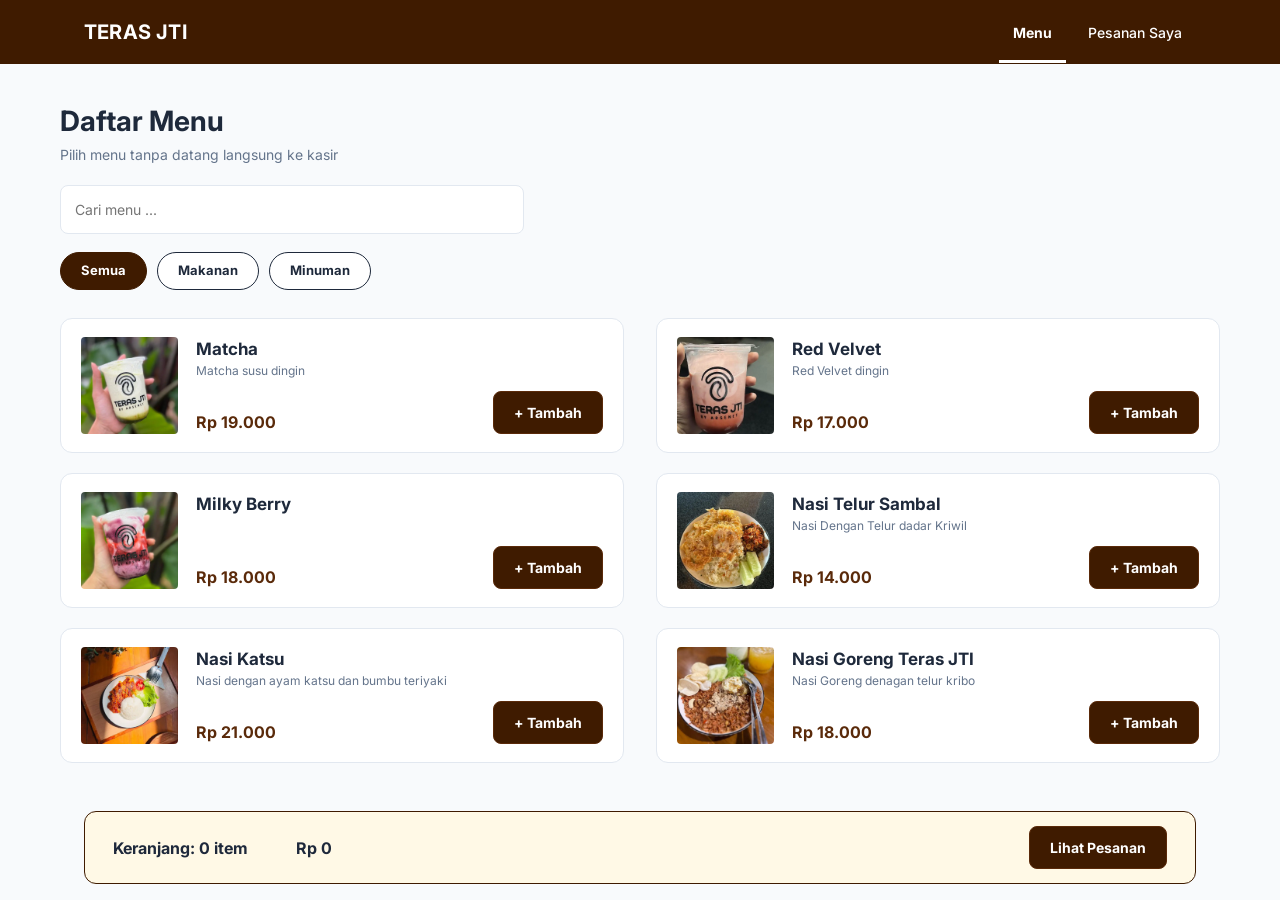
==== menu.html @ 26a9191b "first commit" ====
<!DOCTYPE html>
<html lang="id">
<head>
  <meta charset="UTF-8">
  <meta name="viewport" content="width=device-width, initial-scale=1">
  <title>Daftar Menu - TERAS JTI</title>
  <link rel="preconnect" href="https://fonts.googleapis.com"><link href="https://fonts.googleapis.com/css2?family=Inter:wght@400;500;600;700;800&display=swap" rel="stylesheet">
  <link rel="stylesheet" href="menu.css">
</head>
<body>
  <header class="navbar">
    <div class="wadah">
      <a class="merek" href="index.html">TERAS JTI</a>
      <nav>
        <a class="aktif" href="menu.html">Menu</a>
        <a href="konfirmasi.html">Pesanan Saya</a>
      </nav>
    </div>
  </header>

  <main class="wadah halaman-menu">
    <h1>Daftar Menu</h1>
    <p class="sub">Pilih menu tanpa datang langsung ke kasir</p>
    <input class="cari" id="cari" type="search" placeholder="Cari menu ..." aria-label="Cari menu">
    <nav class="filter" aria-label="Kategori menu"><a href="menu.html" class="aktif" aria-current="page">Semua</a><a href="menu-makanan.html">Makanan</a><a href="menu-minuman.html">Minuman</a></nav>

    <section class="daftar">
      <article class="item">
        <img src="assets/matcha,jpg.webp" class="foto" alt="matcha">
        <div class="isi">
          <div><h2>Matcha</h2><p class="deskripsi">Matcha susu dingin</p></div>
          <div class="baris"><span class="harga">Rp 19.000</span><button type="button" class="tombol">+ Tambah</button></div>
        </div>

      </article>
      <article class="item">
        <img src="assets/redvelvet.jpg" class="foto" alt="red velvet">
        <div class="isi">
          <div><h2>Red Velvet</h2><p class="deskripsi">Red Velvet dingin</p></div>
          <div class="baris"><span class="harga">Rp 17.000</span><button type="button" class="tombol">+ Tambah</button></div>
        </div>
      </article>

      <article class="item">
        <img src="assets/milkyberry.jpg" class="foto" alt="milky berry">
        <div class="isi">
          <div><h2>Milky Berry</h2><p class="deskripsi"></p></div>
          <div class="baris"><span class="harga">Rp 18.000</span><button type="button" class="tombol">+ Tambah</button></div>
        </div>
      </article>

      <article class="item">
        <img src="assets/nasi telur sambal.jpg" class="foto" alt="nasi telur sambal">
        <div class="isi">
          <div><h2>Nasi Telur Sambal</h2><p class="deskripsi">Nasi Dengan Telur dadar Kriwil</p></div>
          <div class="baris"><span class="harga">Rp 14.000</span><button type="button" class="tombol">+ Tambah</button></div>
        </div>
      </article>

      <article class="item">
        <img src="assets/nasi katsu.jpg" class="foto" alt="nasi katsu">
        <div class="isi">
          <div><h2>Nasi Katsu</h2><p class="deskripsi">Nasi dengan ayam katsu dan bumbu teriyaki</p></div>
          <div class="baris"><span class="harga">Rp 21.000</span><button type="button" class="tombol">+ Tambah</button></div>
        </div>
      </article>

      <article class="item">
        <img src="assets/nasi goreng teras jti.jpg" class="foto" alt= "nais goreng teras jti">
        <div class="isi">
          <div><h2>Nasi Goreng Teras JTI</h2><p class="deskripsi">Nasi Goreng denagan telur kribo</p></div>
          <div class="baris"><span class="harga">Rp 18.000</span><button type="button" class="tombol">+ Tambah</button></div>
        </div>
      </article>

    </section>
  </main>

  <div class="keranjang">
    <div class="wadah">
      <div>
        <span class="ringkas"><span id="jumlah-item">Keranjang: 0 item</span><span id="total-keranjang">Rp 0</span></span>
        <a class="tombol" href="konfirmasi.html">Lihat Pesanan</a>
      </div>
    </div>
  </div>
  <script src="js/app.js" defer></script>
  <script src="js/script.js"></script>
</body>
</html>
---- menu.css ----
/* ===== menu.css : gaya untuk menu.html ===== */
:root {
  --coklat-tua: #3f1b00;
  --coklat: #5a2a0a;
  --coklat-muda: #b08060;
  --krem: #fff9e6;
  --latar: #f8fafc;
  --putih: #ffffff;
  --teks: #1e293b;
  --abu: #64748b;
  --garis: #e2e8f0;
  --bahaya: #b91c1c;
  --bahaya-latar: #fef2f2;
  --radius: 12px;
}

* { box-sizing: border-box; margin: 0; padding: 0; }

body {
  font-family: "Inter", system-ui, -apple-system, "Segoe UI", sans-serif;
  background: var(--latar);
  color: var(--teks);
  line-height: 1.5;
}

a { color: inherit; text-decoration: none; }
img { max-width: 100%; display: block; }

:focus-visible { outline: 3px solid #f59e0b; outline-offset: 2px; }

.wadah { width: 100%; max-width: 1160px; margin: 0 auto; padding: 0 24px; }

/* ----- Navbar ----- */
.navbar { background: var(--coklat-tua); color: var(--putih); }
.navbar .wadah {
  display: flex; align-items: center; justify-content: space-between;
  height: 64px;
}
.merek { font-size: 20px; font-weight: 700; letter-spacing: .2px; }
.navbar nav { display: flex; gap: 8px; }
.navbar nav a {
  padding: 20px 14px 17px; font-size: 14px; font-weight: 500;
  border-bottom: 3px solid transparent;
}
.navbar nav a.aktif { font-weight: 700; border-bottom-color: var(--putih); }
.navbar nav a:hover { opacity: .85; }

/* ----- Tombol ----- */
.tombol {
  display: inline-block; cursor: pointer; border: 1px solid var(--coklat);
  background: var(--coklat-tua); color: var(--putih);
  font: inherit; font-size: 14px; font-weight: 700;
  padding: 10px 20px; border-radius: 8px; text-align: center;
}
.tombol:hover { background: var(--coklat); }
.tombol-putih { background: var(--putih); color: var(--coklat-tua); border-color: var(--putih); }
.tombol-putih:hover { background: #f1f5f9; }
.tombol-garis { background: var(--putih); color: var(--coklat-tua); border-color: var(--coklat-tua); }
.tombol-garis:hover { background: var(--krem); }
.tombol-kecil { padding: 7px 14px; font-size: 13px; }

/* ----- Tabel ringkasan (konfirmasi & antrian) ----- */
.tabel { width: 100%; border-collapse: collapse; font-size: 14px; }
.tabel th, .tabel td { padding: 10px 12px; text-align: left; border-bottom: 1px solid var(--garis); }
.tabel th { font-size: 13px; color: var(--abu); font-weight: 600; background: #f1f5f9; }
.tabel .angka { text-align: right; white-space: nowrap; }
.total { text-align: right; font-weight: 700; font-size: 16px; padding: 14px 12px 0; }

/* ----- Footer ----- */
.footer { background: #111c1c; color: #94a3b8; text-align: center; font-size: 12px; padding: 28px 24px; }


/* ===== gaya khusus halaman ===== */
.halaman-menu { padding: 36px 0 120px; }
.halaman-menu h1 { font-size: 28px; }
.halaman-menu .sub { font-size: 14px; color: var(--abu); margin: 2px 0 20px; }

.cari {
  width: 100%; max-width: 464px; font: inherit; font-size: 14px;
  padding: 13px 14px; border: 1px solid var(--garis); border-radius: 8px; background: var(--putih);
}
.filter { display: flex; gap: 10px; margin: 18px 0 28px; flex-wrap: wrap; }
.filter a {
  font-size: 13px; font-weight: 700; padding: 8px 20px; border-radius: 999px;
  border: 1px solid var(--teks); background: var(--putih);
}
.filter a.aktif { background: var(--coklat-tua); color: var(--putih); border-color: var(--coklat-tua); }

.daftar { display: grid; grid-template-columns: repeat(2, 1fr); gap: 20px 32px; }
.item {
  display: flex; gap: 18px; background: var(--putih);
  border: 1px solid var(--garis); border-radius: var(--radius); padding: 18px 20px;
}
.item .foto {
  flex: none; width: 97px; height: 97px; border-radius: 4px;
  display: grid; place-items: center; font-size: 42px; background: #f1e4d3;
}
.item .isi { flex: 1; display: flex; flex-direction: column; justify-content: space-between; gap: 6px; }
.item h2 { font-size: 17px; }
.item .deskripsi { font-size: 12px; color: var(--abu); }
.item .baris { display: flex; align-items: flex-end; justify-content: space-between; gap: 12px; }
.item .harga { font-size: 16px; font-weight: 700; color: var(--coklat); }

/* Bilah keranjang menempel di bawah */
.keranjang {
  position: fixed; left: 0; right: 0; bottom: 0; padding: 0 0 16px; pointer-events: none;
}
.keranjang .wadah > div {
  pointer-events: auto; background: var(--krem); border: 1px solid var(--coklat-tua);
  border-radius: var(--radius); padding: 14px 28px;
  display: flex; align-items: center; justify-content: space-between; gap: 16px;
}
.keranjang .ringkas { display: flex; gap: 48px; font-weight: 700; }

@media (max-width: 800px) {
  .daftar { grid-template-columns: 1fr; }
  .keranjang .ringkas { gap: 20px; font-size: 14px; }
}

.item[hidden] { display: none; }
.tombol.sudah { background: #166534; border-color: #166534; }
.tidak-ada { text-align: center; color: var(--abu); padding: 32px 0; }
.tidak-ada[hidden] { display: none; }
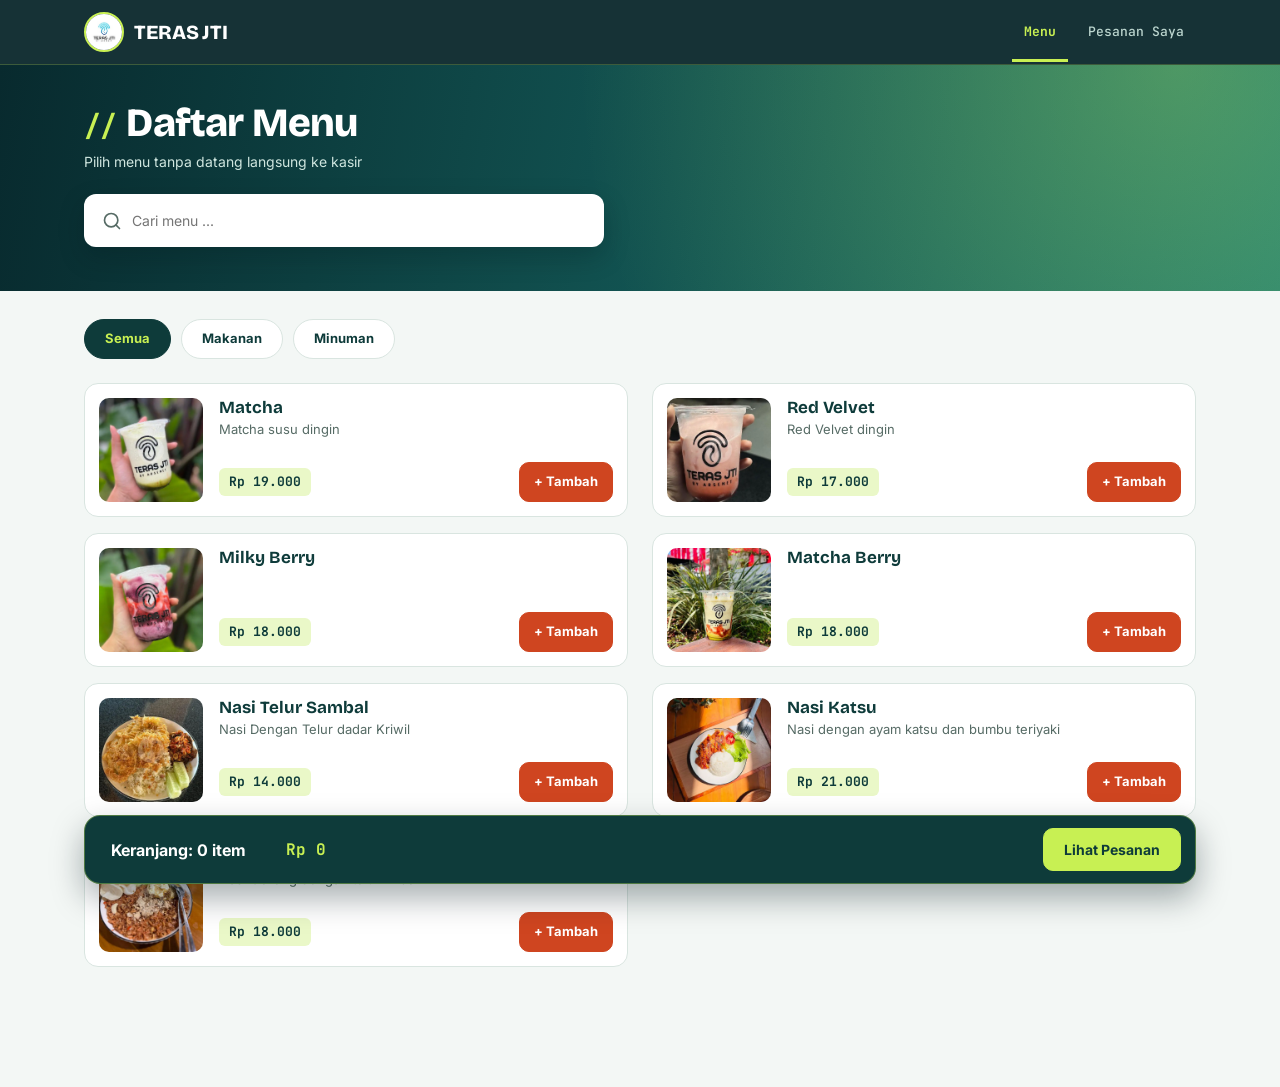
==== commit 3c92c830: "revisi" ====
--- a/menu.html
+++ b/menu.html
@@ -10,7 +10,10 @@
 <body>
   <header class="navbar">
     <div class="wadah">
-      <a class="merek" href="index.html">TERAS JTI</a>
+      <a class="merek" href="index.html">
+        <img src="assets/logo teras jti.jpg" alt="Logo Cafe">
+        <span>TERAS JTI</span>
+      </a>
       <nav>
         <a class="aktif" href="menu.html">Menu</a>
         <a href="konfirmasi.html">Pesanan Saya</a>
@@ -18,15 +21,20 @@
     </div>
   </header>
 
+  <section class="kepala-menu">
+    <div class="wadah">
+      <h1>Daftar Menu</h1>
+      <p class="sub">Pilih menu tanpa datang langsung ke kasir</p>
+      <input class="cari" id="cari" type="search" placeholder="Cari menu ..." aria-label="Cari menu">
+    </div>
+  </section>
+
   <main class="wadah halaman-menu">
-    <h1>Daftar Menu</h1>
-    <p class="sub">Pilih menu tanpa datang langsung ke kasir</p>
-    <input class="cari" id="cari" type="search" placeholder="Cari menu ..." aria-label="Cari menu">
     <nav class="filter" aria-label="Kategori menu"><a href="menu.html" class="aktif" aria-current="page">Semua</a><a href="menu-makanan.html">Makanan</a><a href="menu-minuman.html">Minuman</a></nav>
 
     <section class="daftar">
       <article class="item">
-        <img src="assets/matcha,jpg.webp" class="foto" alt="matcha">
+        <img src="assets/matcha,jpg.webp" class="foto" alt="Matcha">
         <div class="isi">
           <div><h2>Matcha</h2><p class="deskripsi">Matcha susu dingin</p></div>
           <div class="baris"><span class="harga">Rp 19.000</span><button type="button" class="tombol">+ Tambah</button></div>
@@ -34,7 +42,7 @@
 
       </article>
       <article class="item">
-        <img src="assets/redvelvet.jpg" class="foto" alt="red velvet">
+        <img src="assets/redvelvet.jpg" class="foto" alt="Red Velvet">
         <div class="isi">
           <div><h2>Red Velvet</h2><p class="deskripsi">Red Velvet dingin</p></div>
           <div class="baris"><span class="harga">Rp 17.000</span><button type="button" class="tombol">+ Tambah</button></div>
@@ -42,7 +50,7 @@
       </article>
 
       <article class="item">
-        <img src="assets/milkyberry.jpg" class="foto" alt="milky berry">
+        <img src="assets/milkyberry.jpg" class="foto" alt="Milky Berry">
         <div class="isi">
           <div><h2>Milky Berry</h2><p class="deskripsi"></p></div>
           <div class="baris"><span class="harga">Rp 18.000</span><button type="button" class="tombol">+ Tambah</button></div>
@@ -50,7 +58,15 @@
       </article>
 
       <article class="item">
-        <img src="assets/nasi telur sambal.jpg" class="foto" alt="nasi telur sambal">
+        <img src="assets/matchaberry.jpg" class="foto" alt="MatchaBerry">
+        <div class="isi">
+          <div><h2>Matcha Berry</h2><p class="deskripsi"></p></div>
+          <div class="baris"><span class="harga">Rp 18.000</span><button type="button" class="tombol">+ Tambah</button></div>
+        </div>
+      </article>
+
+      <article class="item">
+        <img src="assets/nasi telur sambal.jpg" class="foto" alt="Nasi Telur Sambal">
         <div class="isi">
           <div><h2>Nasi Telur Sambal</h2><p class="deskripsi">Nasi Dengan Telur dadar Kriwil</p></div>
           <div class="baris"><span class="harga">Rp 14.000</span><button type="button" class="tombol">+ Tambah</button></div>
@@ -58,7 +74,7 @@
       </article>
 
       <article class="item">
-        <img src="assets/nasi katsu.jpg" class="foto" alt="nasi katsu">
+        <img src="assets/nasi katsu.jpg" class="foto" alt="Nasi Katsu">
         <div class="isi">
           <div><h2>Nasi Katsu</h2><p class="deskripsi">Nasi dengan ayam katsu dan bumbu teriyaki</p></div>
           <div class="baris"><span class="harga">Rp 21.000</span><button type="button" class="tombol">+ Tambah</button></div>
@@ -66,9 +82,9 @@
       </article>
 
       <article class="item">
-        <img src="assets/nasi goreng teras jti.jpg" class="foto" alt= "nais goreng teras jti">
+        <img src="assets/nasi goreng teras jti.jpg" class="foto" alt="Nasi Goreng Teras JTI">
         <div class="isi">
-          <div><h2>Nasi Goreng Teras JTI</h2><p class="deskripsi">Nasi Goreng denagan telur kribo</p></div>
+          <div><h2>Nasi Goreng Teras JTI</h2><p class="deskripsi">Nasi Goreng dengan telur kribo</p></div>
           <div class="baris"><span class="harga">Rp 18.000</span><button type="button" class="tombol">+ Tambah</button></div>
         </div>
       </article>
--- a/menu.css
+++ b/menu.css
@@ -1,20 +1,35 @@
-/* ===== menu.css : gaya untuk menu.html ===== */
+/* ===== menu.css : gaya untuk menu.html (tema sama dengan beranda) ===== */
+@import url("https://fonts.googleapis.com/css2?family=Bricolage+Grotesque:wght@600;800&family=JetBrains+Mono:wght@500;700&display=swap");
+
 :root {
-  --coklat-tua: #3f1b00;
-  --coklat: #5a2a0a;
-  --coklat-muda: #b08060;
-  --krem: #fff9e6;
-  --latar: #f8fafc;
+  --utama: #0e3b3a;
+  --utama-2: #155453;
+  --aksen: #c8f053;
+  --pucat: #eaf8c8;
+  --koral: #cf4520;
+  --koral-2: #b13a1a;
+  --hijau: #2f8f5b;
+  --hijau-2: #1f6e43;
+  --latar: #f3f7f5;
   --putih: #ffffff;
-  --teks: #1e293b;
-  --abu: #64748b;
-  --garis: #e2e8f0;
+  --teks: #10231f;
+  --abu: #566b65;
+  --garis: #d9e5e0;
   --bahaya: #b91c1c;
   --bahaya-latar: #fef2f2;
-  --radius: 12px;
+  --radius: 14px;
+  --kode: "JetBrains Mono", "Courier New", monospace;
+
+  /* nama lama dipertahankan supaya halaman lain yang memakai menu.css tidak rusak */
+  --coklat-tua: var(--utama);
+  --coklat: var(--utama-2);
+  --coklat-muda: var(--aksen);
+  --krem: var(--pucat);
 }
 
 * { box-sizing: border-box; margin: 0; padding: 0; }
+
+html { scroll-behavior: smooth; }
 
 body {
   font-family: "Inter", system-ui, -apple-system, "Segoe UI", sans-serif;
@@ -23,101 +38,196 @@
   line-height: 1.5;
 }
 
+h1, h2, h3, .merek { font-family: "Bricolage Grotesque", "Inter", system-ui, sans-serif; }
+
 a { color: inherit; text-decoration: none; }
 img { max-width: 100%; display: block; }
 
-:focus-visible { outline: 3px solid #f59e0b; outline-offset: 2px; }
+:focus-visible { outline: 3px solid var(--aksen); outline-offset: 2px; }
 
 .wadah { width: 100%; max-width: 1160px; margin: 0 auto; padding: 0 24px; }
 
 /* ----- Navbar ----- */
-.navbar { background: var(--coklat-tua); color: var(--putih); }
+.navbar {
+  position: sticky; top: 0; z-index: 10;
+  background: rgba(8, 38, 42, 0.94);
+  -webkit-backdrop-filter: blur(8px);
+  backdrop-filter: blur(8px);
+  color: var(--putih);
+  border-bottom: 1px solid rgba(200, 240, 83, 0.22);
+}
 .navbar .wadah {
   display: flex; align-items: center; justify-content: space-between;
   height: 64px;
 }
-.merek { font-size: 20px; font-weight: 700; letter-spacing: .2px; }
+.merek {
+  display: flex; align-items: center; gap: 10px;
+  font-size: 20px; font-weight: 800; letter-spacing: -0.3px;
+}
+.merek img {
+  width: 40px; height: 40px; object-fit: cover; border-radius: 50%;
+  border: 2px solid var(--aksen);
+}
 .navbar nav { display: flex; gap: 8px; }
 .navbar nav a {
-  padding: 20px 14px 17px; font-size: 14px; font-weight: 500;
+  font-family: var(--kode);
+  padding: 20px 12px 17px; font-size: 13px; font-weight: 500;
+  color: #bcd6cf;
   border-bottom: 3px solid transparent;
 }
-.navbar nav a.aktif { font-weight: 700; border-bottom-color: var(--putih); }
-.navbar nav a:hover { opacity: .85; }
+.navbar nav a.aktif { font-weight: 700; color: var(--aksen); border-bottom-color: var(--aksen); }
+.navbar nav a:hover { color: var(--aksen); }
 
 /* ----- Tombol ----- */
 .tombol {
-  display: inline-block; cursor: pointer; border: 1px solid var(--coklat);
-  background: var(--coklat-tua); color: var(--putih);
+  display: inline-block; cursor: pointer; border: 1px solid var(--utama);
+  background: var(--utama); color: var(--putih);
   font: inherit; font-size: 14px; font-weight: 700;
-  padding: 10px 20px; border-radius: 8px; text-align: center;
-}
-.tombol:hover { background: var(--coklat); }
-.tombol-putih { background: var(--putih); color: var(--coklat-tua); border-color: var(--putih); }
-.tombol-putih:hover { background: #f1f5f9; }
-.tombol-garis { background: var(--putih); color: var(--coklat-tua); border-color: var(--coklat-tua); }
-.tombol-garis:hover { background: var(--krem); }
+  padding: 10px 20px; border-radius: 10px; text-align: center;
+  transition: transform 0.2s, background 0.2s, box-shadow 0.2s;
+}
+.tombol:hover { background: var(--utama-2); transform: translateY(-2px); }
+.tombol:active { transform: translateY(0); }
+.tombol-putih { background: var(--putih); color: var(--utama); border-color: var(--putih); }
+.tombol-putih:hover { background: var(--aksen); border-color: var(--aksen); color: var(--utama); }
+.tombol-garis { background: transparent; color: var(--utama); border: 2px solid var(--utama); }
+.tombol-garis:hover { background: var(--utama); color: var(--putih); }
 .tombol-kecil { padding: 7px 14px; font-size: 13px; }
 
 /* ----- Tabel ringkasan (konfirmasi & antrian) ----- */
 .tabel { width: 100%; border-collapse: collapse; font-size: 14px; }
 .tabel th, .tabel td { padding: 10px 12px; text-align: left; border-bottom: 1px solid var(--garis); }
-.tabel th { font-size: 13px; color: var(--abu); font-weight: 600; background: #f1f5f9; }
+.tabel th {
+  font-family: var(--kode); font-size: 12px; color: var(--abu); font-weight: 700;
+  background: var(--pucat);
+}
 .tabel .angka { text-align: right; white-space: nowrap; }
-.total { text-align: right; font-weight: 700; font-size: 16px; padding: 14px 12px 0; }
+.total { text-align: right; font-weight: 700; font-size: 16px; padding: 14px 12px 0; color: var(--utama); }
 
 /* ----- Footer ----- */
-.footer { background: #111c1c; color: #94a3b8; text-align: center; font-size: 12px; padding: 28px 24px; }
-
-
-/* ===== gaya khusus halaman ===== */
-.halaman-menu { padding: 36px 0 120px; }
-.halaman-menu h1 { font-size: 28px; }
-.halaman-menu .sub { font-size: 14px; color: var(--abu); margin: 2px 0 20px; }
+.footer {
+  background: #061f23; color: #b0cbc4; text-align: center; font-size: 12px; padding: 28px 24px;
+  border-top: 4px solid var(--aksen);
+}
+
+
+/* ===== gaya khusus halaman menu ===== */
+
+/* pita judul di atas daftar */
+.kepala-menu {
+  color: var(--putih);
+  padding: 36px 0 44px;
+  background:
+    radial-gradient(circle at 92% 0%, rgba(200, 240, 83, 0.30), transparent 50%),
+    linear-gradient(100deg, #082a2e, #1b7a73);
+}
+.kepala-menu h1 {
+  font-size: clamp(28px, 6vw, 40px); font-weight: 800; letter-spacing: -0.8px; line-height: 1.1;
+}
+.kepala-menu h1::before {
+  content: "//"; font-family: var(--kode); font-size: 0.7em; font-weight: 700;
+  color: var(--aksen); margin-right: 10px;
+}
+.kepala-menu .sub { font-size: 14px; color: #cfe6df; margin: 6px 0 22px; }
 
 .cari {
-  width: 100%; max-width: 464px; font: inherit; font-size: 14px;
-  padding: 13px 14px; border: 1px solid var(--garis); border-radius: 8px; background: var(--putih);
-}
-.filter { display: flex; gap: 10px; margin: 18px 0 28px; flex-wrap: wrap; }
+  display: block; width: 100%; max-width: 520px; font: inherit; font-size: 14px;
+  padding: 14px 16px 14px 46px; border: 2px solid transparent; border-radius: 12px;
+  color: var(--teks);
+  background: var(--putih) url("data:image/svg+xml,%3Csvg xmlns='http://www.w3.org/2000/svg' viewBox='0 0 24 24' fill='none' stroke='%23566b65' stroke-width='2' stroke-linecap='round' stroke-linejoin='round'%3E%3Ccircle cx='11' cy='11' r='8'/%3E%3Cline x1='21' y1='21' x2='16.65' y2='16.65'/%3E%3C/svg%3E") no-repeat 16px center / 20px 20px;
+  box-shadow: 0 10px 24px rgba(4, 24, 28, 0.25);
+}
+.cari:focus { outline: none; border-color: var(--aksen); }
+
+.halaman-menu { padding: 28px 24px 120px; }
+
+.filter { display: flex; gap: 10px; margin: 0 0 24px; flex-wrap: wrap; }
 .filter a {
-  font-size: 13px; font-weight: 700; padding: 8px 20px; border-radius: 999px;
-  border: 1px solid var(--teks); background: var(--putih);
-}
-.filter a.aktif { background: var(--coklat-tua); color: var(--putih); border-color: var(--coklat-tua); }
-
-.daftar { display: grid; grid-template-columns: repeat(2, 1fr); gap: 20px 32px; }
+  font-size: 13px; font-weight: 700; padding: 9px 20px; border-radius: 999px;
+  border: 1px solid var(--garis); background: var(--putih); color: var(--utama);
+  transition: border-color 0.2s, background 0.2s;
+}
+.filter a:hover { border-color: var(--utama); }
+.filter a.aktif { background: var(--utama); color: var(--aksen); border-color: var(--utama); }
+
+.daftar { display: grid; grid-template-columns: repeat(2, 1fr); gap: 16px 24px; }
 .item {
-  display: flex; gap: 18px; background: var(--putih);
-  border: 1px solid var(--garis); border-radius: var(--radius); padding: 18px 20px;
-}
+  display: flex; gap: 16px; background: var(--putih);
+  border: 1px solid var(--garis); border-radius: var(--radius); padding: 14px;
+  transition: transform 0.25s, box-shadow 0.25s, border-color 0.25s;
+}
+.item:hover { transform: translateY(-3px); border-color: var(--utama); box-shadow: 6px 6px 0 var(--aksen); }
+
 .item .foto {
-  flex: none; width: 97px; height: 97px; border-radius: 4px;
-  display: grid; place-items: center; font-size: 42px; background: #f1e4d3;
-}
-.item .isi { flex: 1; display: flex; flex-direction: column; justify-content: space-between; gap: 6px; }
-.item h2 { font-size: 17px; }
-.item .deskripsi { font-size: 12px; color: var(--abu); }
-.item .baris { display: flex; align-items: flex-end; justify-content: space-between; gap: 12px; }
-.item .harga { font-size: 16px; font-weight: 700; color: var(--coklat); }
+  flex: none; width: 104px; height: 104px; border-radius: 10px; object-fit: cover;
+  display: grid; place-items: center; font-size: 42px; background: var(--pucat);
+}
+.item .isi { flex: 1; min-width: 0; display: flex; flex-direction: column; justify-content: space-between; gap: 8px; }
+.item h2 { font-size: 17px; line-height: 1.2; color: var(--utama); }
+.item .deskripsi { font-size: 13px; color: var(--abu); margin-top: 2px; }
+.item .deskripsi:empty { display: none; }
+.item .baris { display: flex; align-items: center; justify-content: space-between; gap: 10px; flex-wrap: wrap; }
+.item .harga {
+  font-family: var(--kode); font-size: 13px; font-weight: 700; color: var(--utama);
+  background: var(--pucat); padding: 4px 10px; border-radius: 6px; white-space: nowrap;
+}
+.item .tombol {
+  background: var(--koral); border-color: var(--koral);
+  padding: 9px 14px; font-size: 13px;
+}
+.item .tombol:hover { background: var(--koral-2); border-color: var(--koral-2); }
+.tombol.sudah, .item .tombol.sudah { background: var(--hijau); border-color: var(--hijau); }
 
 /* Bilah keranjang menempel di bawah */
 .keranjang {
-  position: fixed; left: 0; right: 0; bottom: 0; padding: 0 0 16px; pointer-events: none;
+  position: fixed; left: 0; right: 0; bottom: 0; padding: 0 0 16px; pointer-events: none; z-index: 20;
 }
 .keranjang .wadah > div {
-  pointer-events: auto; background: var(--krem); border: 1px solid var(--coklat-tua);
-  border-radius: var(--radius); padding: 14px 28px;
+  pointer-events: auto; background: var(--utama); color: var(--putih);
+  border: 1px solid rgba(200, 240, 83, 0.35);
+  border-radius: 16px; padding: 12px 14px 12px 26px;
+  box-shadow: 0 14px 32px rgba(4, 24, 28, 0.35);
   display: flex; align-items: center; justify-content: space-between; gap: 16px;
 }
-.keranjang .ringkas { display: flex; gap: 48px; font-weight: 700; }
-
+.keranjang .ringkas { display: flex; align-items: center; gap: 40px; font-weight: 700; }
+.keranjang #total-keranjang { font-family: var(--kode); font-size: 16px; color: var(--aksen); }
+.keranjang .tombol { background: var(--aksen); border-color: var(--aksen); color: var(--utama); }
+.keranjang .tombol:hover { background: var(--putih); border-color: var(--putih); }
+
+.item[hidden] { display: none; }
+.tidak-ada { text-align: center; color: var(--abu); padding: 32px 0; }
+.tidak-ada[hidden] { display: none; }
+
+
+/* ===== tampilan HP dan tablet ===== */
 @media (max-width: 800px) {
   .daftar { grid-template-columns: 1fr; }
   .keranjang .ringkas { gap: 20px; font-size: 14px; }
 }
 
-.item[hidden] { display: none; }
-.tombol.sudah { background: #166534; border-color: #166534; }
-.tidak-ada { text-align: center; color: var(--abu); padding: 32px 0; }
-.tidak-ada[hidden] { display: none; }
+@media (max-width: 480px) {
+  .wadah { padding: 0 16px; }
+  .halaman-menu { padding: 22px 16px 110px; }
+
+  .navbar .wadah { height: 60px; }
+  .merek { font-size: 17px; gap: 8px; }
+  .merek img { width: 34px; height: 34px; }
+  .navbar nav { gap: 0; }
+  .navbar nav a { padding: 20px 8px 17px; font-size: 12px; }
+
+  .kepala-menu { padding: 26px 0 32px; }
+
+  .item { gap: 12px; padding: 12px; }
+  .item .foto { width: 88px; height: 88px; }
+  .item h2 { font-size: 16px; }
+
+  .keranjang { padding-bottom: 10px; }
+  .keranjang .wadah > div { padding: 10px 10px 10px 16px; gap: 10px; }
+  .keranjang .ringkas { flex-direction: column; align-items: flex-start; gap: 0; font-size: 12px; }
+  .keranjang #total-keranjang { font-size: 15px; }
+}
+
+@media (prefers-reduced-motion: reduce) {
+  html { scroll-behavior: auto; }
+  * { transition: none !important; }
+}
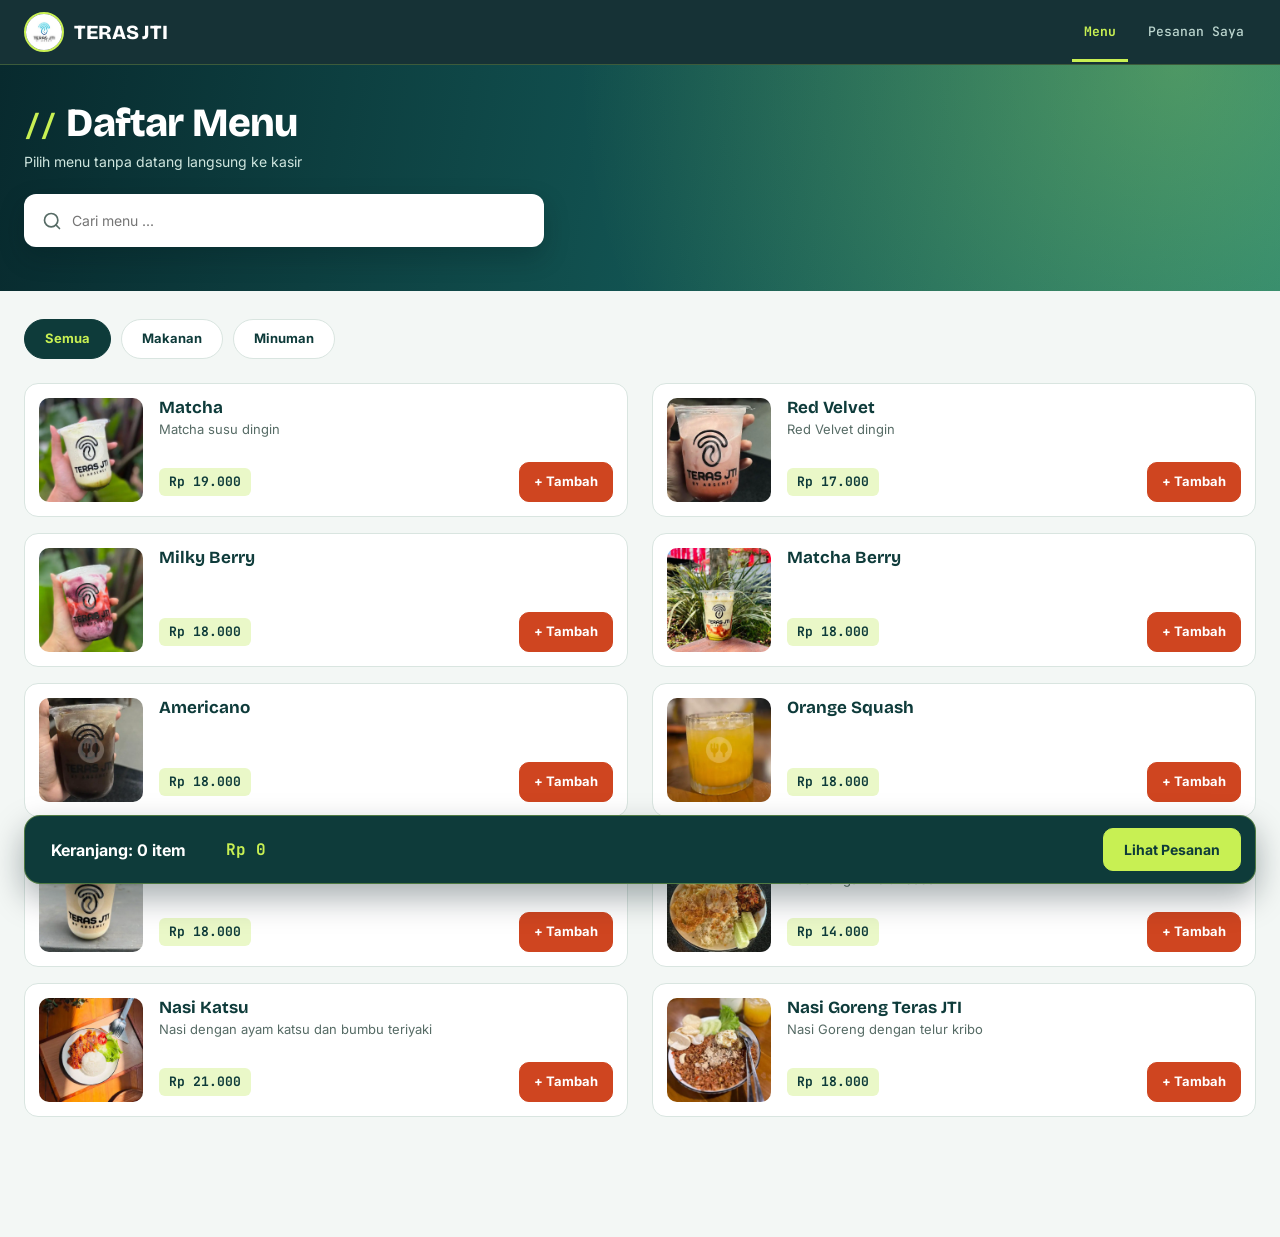
==== commit 95b9f7cd: "Revisi" ====
--- a/menu.html
+++ b/menu.html
@@ -66,6 +66,30 @@
       </article>
 
       <article class="item">
+        <img src="assets/americano.jpg" class="foto" alt="Americano">
+        <div class="isi">
+          <div><h2>Americano</h2><p class="deskripsi"></p></div>
+          <div class="baris"><span class="harga">Rp 18.000</span><button type="button" class="tombol">+ Tambah</button></div>
+        </div>
+      </article>
+
+      <article class="item">
+        <img src="assets/orangesquash.jpg" class="foto" alt="orangesqush">
+        <div class="isi">
+          <div><h2>Orange Squash</h2><p class="deskripsi"></p></div>
+          <div class="baris"><span class="harga">Rp 18.000</span><button type="button" class="tombol">+ Tambah</button></div>
+        </div>
+      </article>
+
+      <article class="item">
+        <img src="assets/butterscotchlatte.jpg" class="foto" alt="butterscothlatte">
+        <div class="isi">
+          <div><h2>Butterscoth latte</h2><p class="deskripsi"></p></div>
+          <div class="baris"><span class="harga">Rp 18.000</span><button type="button" class="tombol">+ Tambah</button></div>
+        </div>
+      </article>
+
+      <article class="item">
         <img src="assets/nasi telur sambal.jpg" class="foto" alt="Nasi Telur Sambal">
         <div class="isi">
           <div><h2>Nasi Telur Sambal</h2><p class="deskripsi">Nasi Dengan Telur dadar Kriwil</p></div>
--- a/menu.css
+++ b/menu.css
@@ -45,7 +45,7 @@
 
 :focus-visible { outline: 3px solid var(--aksen); outline-offset: 2px; }
 
-.wadah { width: 100%; max-width: 1160px; margin: 0 auto; padding: 0 24px; }
+.wadah { width: 100%; max-width: 18  00px; margin: 0 auto; padding: 0 24px; }
 
 /* ----- Navbar ----- */
 .navbar {
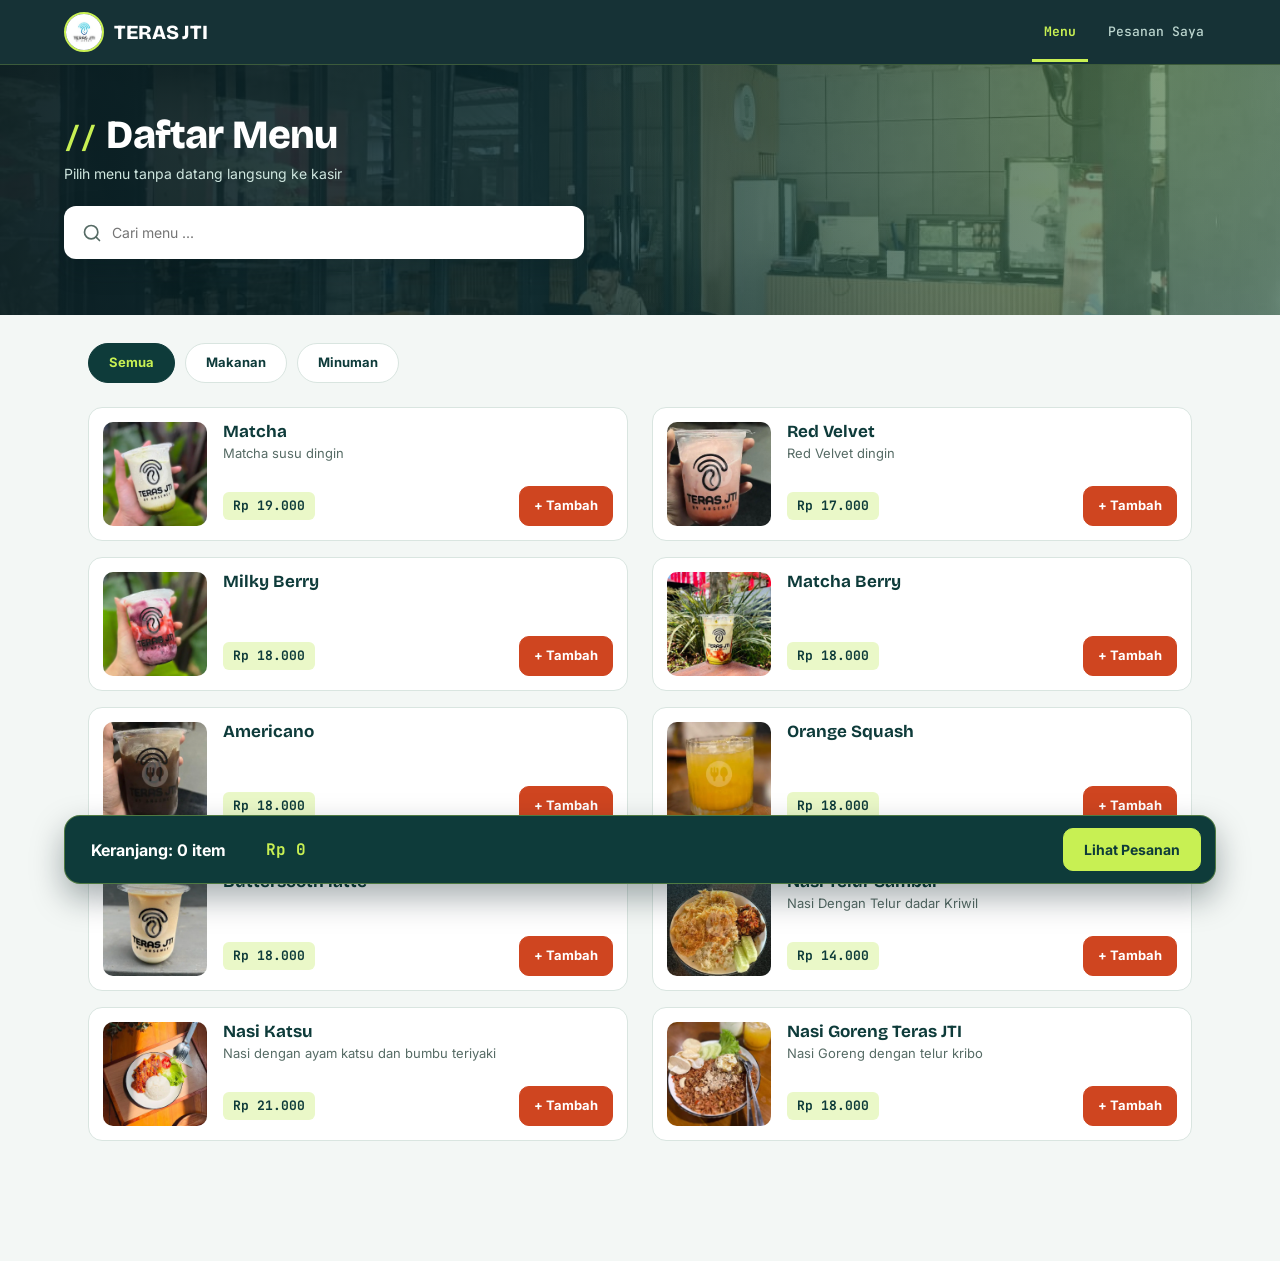
==== commit 0c98094f: "tambahan" ====
--- a/menu.html
+++ b/menu.html
@@ -16,7 +16,7 @@
       </a>
       <nav>
         <a class="aktif" href="menu.html">Menu</a>
-        <a href="konfirmasi.html">Pesanan Saya</a>
+        <a href="pesanan.html">Pesanan Saya</a>
       </nav>
     </div>
   </header>
@@ -120,11 +120,10 @@
     <div class="wadah">
       <div>
         <span class="ringkas"><span id="jumlah-item">Keranjang: 0 item</span><span id="total-keranjang">Rp 0</span></span>
-        <a class="tombol" href="konfirmasi.html">Lihat Pesanan</a>
+        <a class="tombol" href="pesanan.html">Lihat Pesanan</a>
       </div>
     </div>
   </div>
   <script src="js/app.js" defer></script>
-  <script src="js/script.js"></script>
 </body>
 </html>
--- a/menu.css
+++ b/menu.css
@@ -29,23 +29,37 @@
 
 * { box-sizing: border-box; margin: 0; padding: 0; }
 
-html { scroll-behavior: smooth; }
+html { 
+    scroll-behavior: smooth;    
+  }
 
 body {
   font-family: "Inter", system-ui, -apple-system, "Segoe UI", sans-serif;
   background: var(--latar);
   color: var(--teks);
   line-height: 1.5;
-}
-
-h1, h2, h3, .merek { font-family: "Bricolage Grotesque", "Inter", system-ui, sans-serif; }
-
-a { color: inherit; text-decoration: none; }
-img { max-width: 100%; display: block; }
+  overflow-x: hidden;
+  -webkit-text-size-adjust: 100%;
+}
+
+h1, h2, h3, .merek { 
+  font-family: "Bricolage Grotesque", "Inter", system-ui, sans-serif; 
+}
+
+a { 
+  color: inherit; text-decoration: none; 
+}
+img { 
+  max-width: 100%; display: block; 
+}
 
 :focus-visible { outline: 3px solid var(--aksen); outline-offset: 2px; }
 
-.wadah { width: 100%; max-width: 18  00px; margin: 0 auto; padding: 0 24px; }
+.wadah {
+    width: 90%;
+    max-width: 1800px;
+    margin: auto;
+}
 
 /* ----- Navbar ----- */
 .navbar {
@@ -116,10 +130,13 @@
 /* pita judul di atas daftar */
 .kepala-menu {
   color: var(--putih);
-  padding: 36px 0 44px;
+  padding: 48px 0 56px;
   background:
-    radial-gradient(circle at 92% 0%, rgba(200, 240, 83, 0.30), transparent 50%),
-    linear-gradient(100deg, #082a2e, #1b7a73);
+    radial-gradient(circle at 92% 0%, rgba(200, 240, 83, 0.22), transparent 50%),
+    linear-gradient(100deg, rgba(4, 24, 28, 0.92) 0%, rgba(8, 42, 46, 0.78) 50%, rgba(14, 59, 58, 0.55) 100%),
+    url("assets/WhatsApp Image 2026-11-26 at 09.35.43.jpeg");
+  background-size: cover;
+  background-position: center, center, center;
 }
 .kepala-menu h1 {
   font-size: clamp(28px, 6vw, 40px); font-weight: 800; letter-spacing: -0.8px; line-height: 1.1;
@@ -150,10 +167,11 @@
 .filter a:hover { border-color: var(--utama); }
 .filter a.aktif { background: var(--utama); color: var(--aksen); border-color: var(--utama); }
 
-.daftar { display: grid; grid-template-columns: repeat(2, 1fr); gap: 16px 24px; }
+.daftar { display: grid; grid-template-columns: repeat(2, 1fr); gap: 16px 24px; min-width: 0; }
 .item {
   display: flex; gap: 16px; background: var(--putih);
   border: 1px solid var(--garis); border-radius: var(--radius); padding: 14px;
+  min-width: 0;
   transition: transform 0.25s, box-shadow 0.25s, border-color 0.25s;
 }
 .item:hover { transform: translateY(-3px); border-color: var(--utama); box-shadow: 6px 6px 0 var(--aksen); }
@@ -163,7 +181,7 @@
   display: grid; place-items: center; font-size: 42px; background: var(--pucat);
 }
 .item .isi { flex: 1; min-width: 0; display: flex; flex-direction: column; justify-content: space-between; gap: 8px; }
-.item h2 { font-size: 17px; line-height: 1.2; color: var(--utama); }
+.item h2 { font-size: 17px; line-height: 1.2; color: var(--utama); overflow-wrap: anywhere; }
 .item .deskripsi { font-size: 13px; color: var(--abu); margin-top: 2px; }
 .item .deskripsi:empty { display: none; }
 .item .baris { display: flex; align-items: center; justify-content: space-between; gap: 10px; flex-wrap: wrap; }
@@ -188,10 +206,11 @@
   border-radius: 16px; padding: 12px 14px 12px 26px;
   box-shadow: 0 14px 32px rgba(4, 24, 28, 0.35);
   display: flex; align-items: center; justify-content: space-between; gap: 16px;
-}
-.keranjang .ringkas { display: flex; align-items: center; gap: 40px; font-weight: 700; }
+  flex-wrap: wrap;
+}
+.keranjang .ringkas { display: flex; align-items: center; gap: 40px; font-weight: 700; min-width: 0; }
 .keranjang #total-keranjang { font-family: var(--kode); font-size: 16px; color: var(--aksen); }
-.keranjang .tombol { background: var(--aksen); border-color: var(--aksen); color: var(--utama); }
+.keranjang .tombol { background: var(--aksen); border-color: var(--aksen); color: var(--utama); white-space: nowrap; }
 .keranjang .tombol:hover { background: var(--putih); border-color: var(--putih); }
 
 .item[hidden] { display: none; }
@@ -205,14 +224,14 @@
   .keranjang .ringkas { gap: 20px; font-size: 14px; }
 }
 
-@media (max-width: 480px) {
-  .wadah { padding: 0 16px; }
-  .halaman-menu { padding: 22px 16px 110px; }
+@media (max-width: 640px) {
+  .wadah { padding: 0 16px; width: 100%; }
+  .halaman-menu { padding: 22px 16px 130px; }
 
   .navbar .wadah { height: 60px; }
   .merek { font-size: 17px; gap: 8px; }
   .merek img { width: 34px; height: 34px; }
-  .navbar nav { gap: 0; }
+  .navbar nav { gap: 0; flex-shrink: 0; }
   .navbar nav a { padding: 20px 8px 17px; font-size: 12px; }
 
   .kepala-menu { padding: 26px 0 32px; }
@@ -220,14 +239,28 @@
   .item { gap: 12px; padding: 12px; }
   .item .foto { width: 88px; height: 88px; }
   .item h2 { font-size: 16px; }
+  .item .baris { gap: 8px; justify-content: flex-start; }
+  .item .tombol { padding: 9px 12px; }
 
   .keranjang { padding-bottom: 10px; }
-  .keranjang .wadah > div { padding: 10px 10px 10px 16px; gap: 10px; }
+  .keranjang .wadah { padding: 0 12px; }
+  .keranjang .wadah > div { padding: 10px 10px 10px 16px; gap: 10px; flex-wrap: nowrap; }
   .keranjang .ringkas { flex-direction: column; align-items: flex-start; gap: 0; font-size: 12px; }
   .keranjang #total-keranjang { font-size: 15px; }
+  .keranjang .tombol { padding: 10px 14px; font-size: 13px; }
+}
+
+@media (max-width: 380px) {
+  .merek span { font-size: 15px; }
+  .merek img { width: 30px; height: 30px; }
+  .navbar nav a { padding: 20px 6px 17px; font-size: 11px; }
+  .item .foto { width: 72px; height: 72px; font-size: 32px; }
+  .item h2 { font-size: 15px; }
+  .item .harga { font-size: 12px; padding: 3px 8px; }
+  .item .tombol { font-size: 12px; padding: 8px 10px; }
 }
 
 @media (prefers-reduced-motion: reduce) {
   html { scroll-behavior: auto; }
   * { transition: none !important; }
-}+}
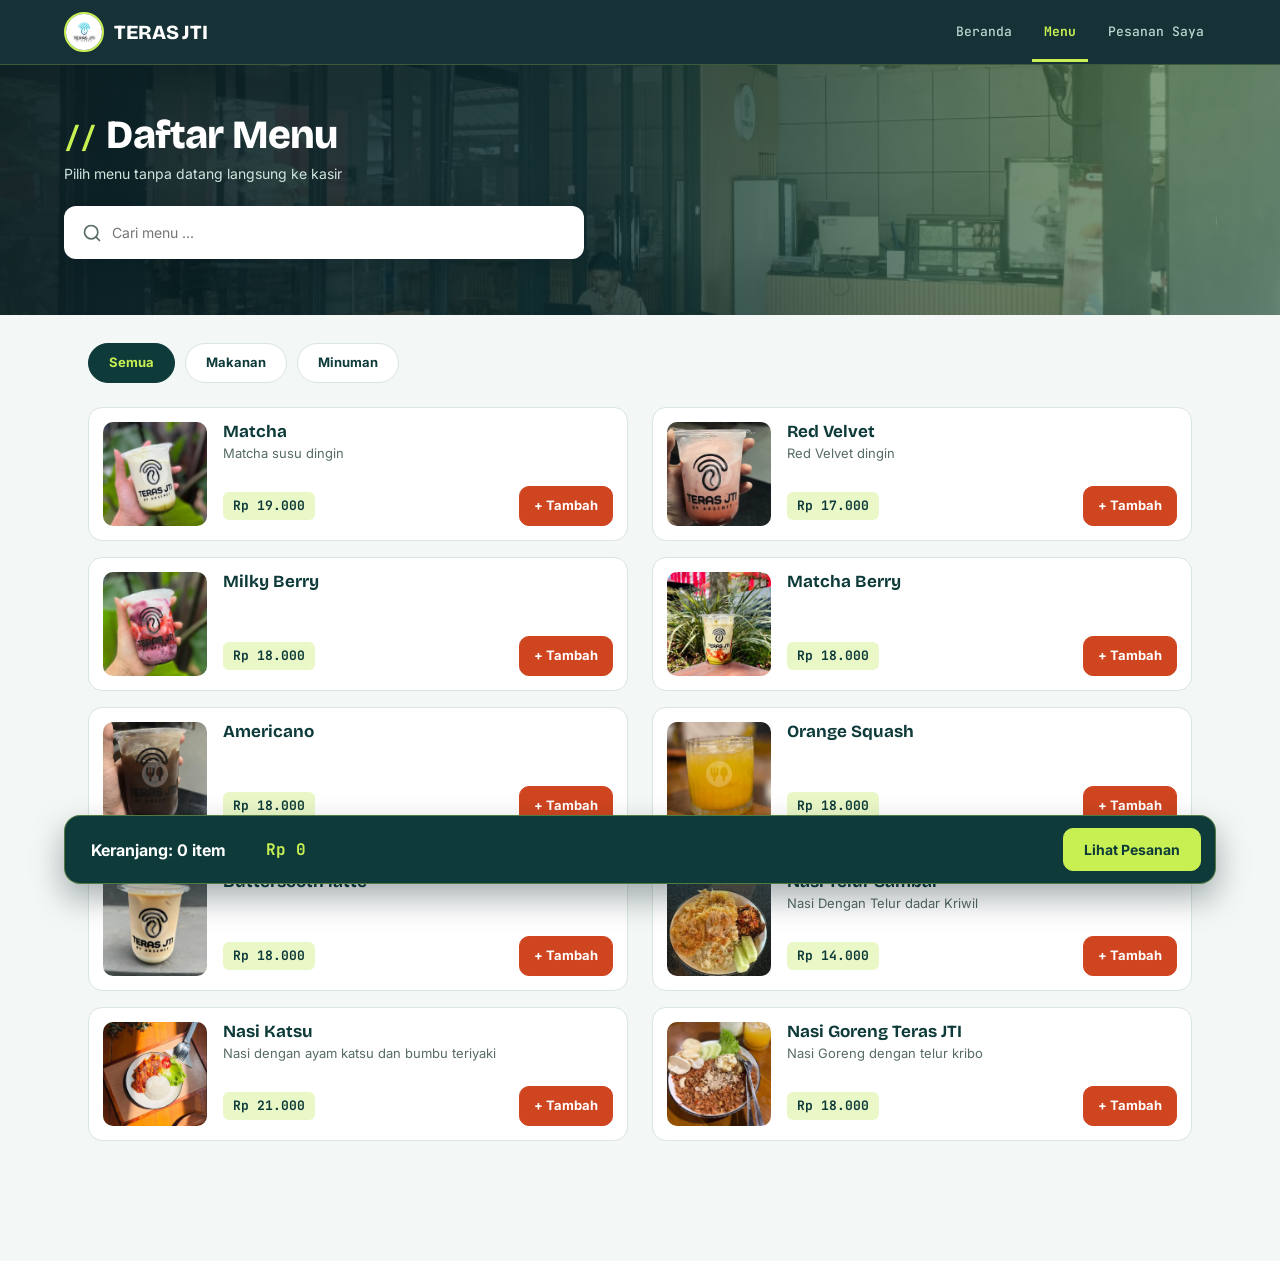
==== commit 9844bbd1: "baru" ====
--- a/menu.html
+++ b/menu.html
@@ -15,6 +15,7 @@
         <span>TERAS JTI</span>
       </a>
       <nav>
+        <a href="index.html">Beranda</a>
         <a class="aktif" href="menu.html">Menu</a>
         <a href="pesanan.html">Pesanan Saya</a>
       </nav>
--- a/menu.css
+++ b/menu.css
@@ -232,7 +232,7 @@
   .merek { font-size: 17px; gap: 8px; }
   .merek img { width: 34px; height: 34px; }
   .navbar nav { gap: 0; flex-shrink: 0; }
-  .navbar nav a { padding: 20px 8px 17px; font-size: 12px; }
+  .navbar nav a { padding: 18px 6px 15px; font-size: 11px; }
 
   .kepala-menu { padding: 26px 0 32px; }
 
@@ -251,9 +251,9 @@
 }
 
 @media (max-width: 380px) {
-  .merek span { font-size: 15px; }
+  .merek span { display: none; }
   .merek img { width: 30px; height: 30px; }
-  .navbar nav a { padding: 20px 6px 17px; font-size: 11px; }
+  .navbar nav a { padding: 18px 5px 15px; font-size: 10px; }
   .item .foto { width: 72px; height: 72px; font-size: 32px; }
   .item h2 { font-size: 15px; }
   .item .harga { font-size: 12px; padding: 3px 8px; }
